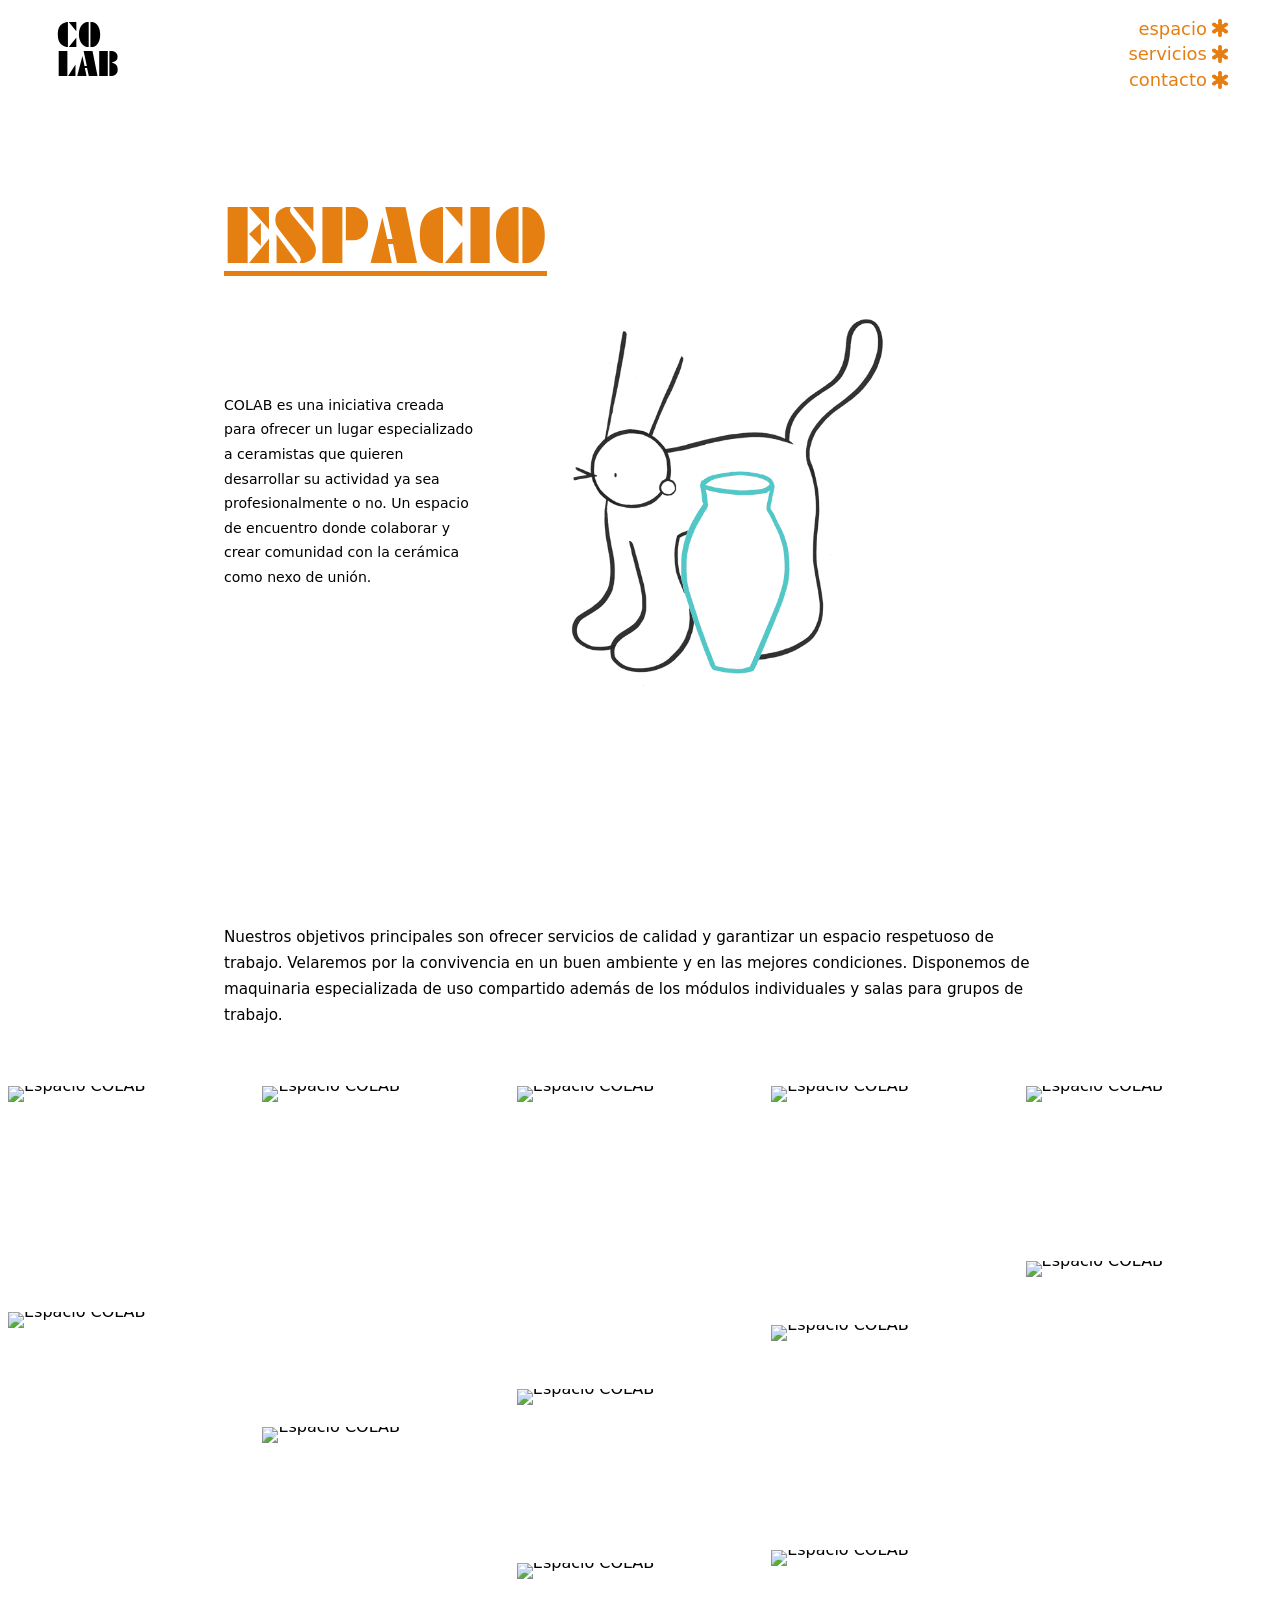
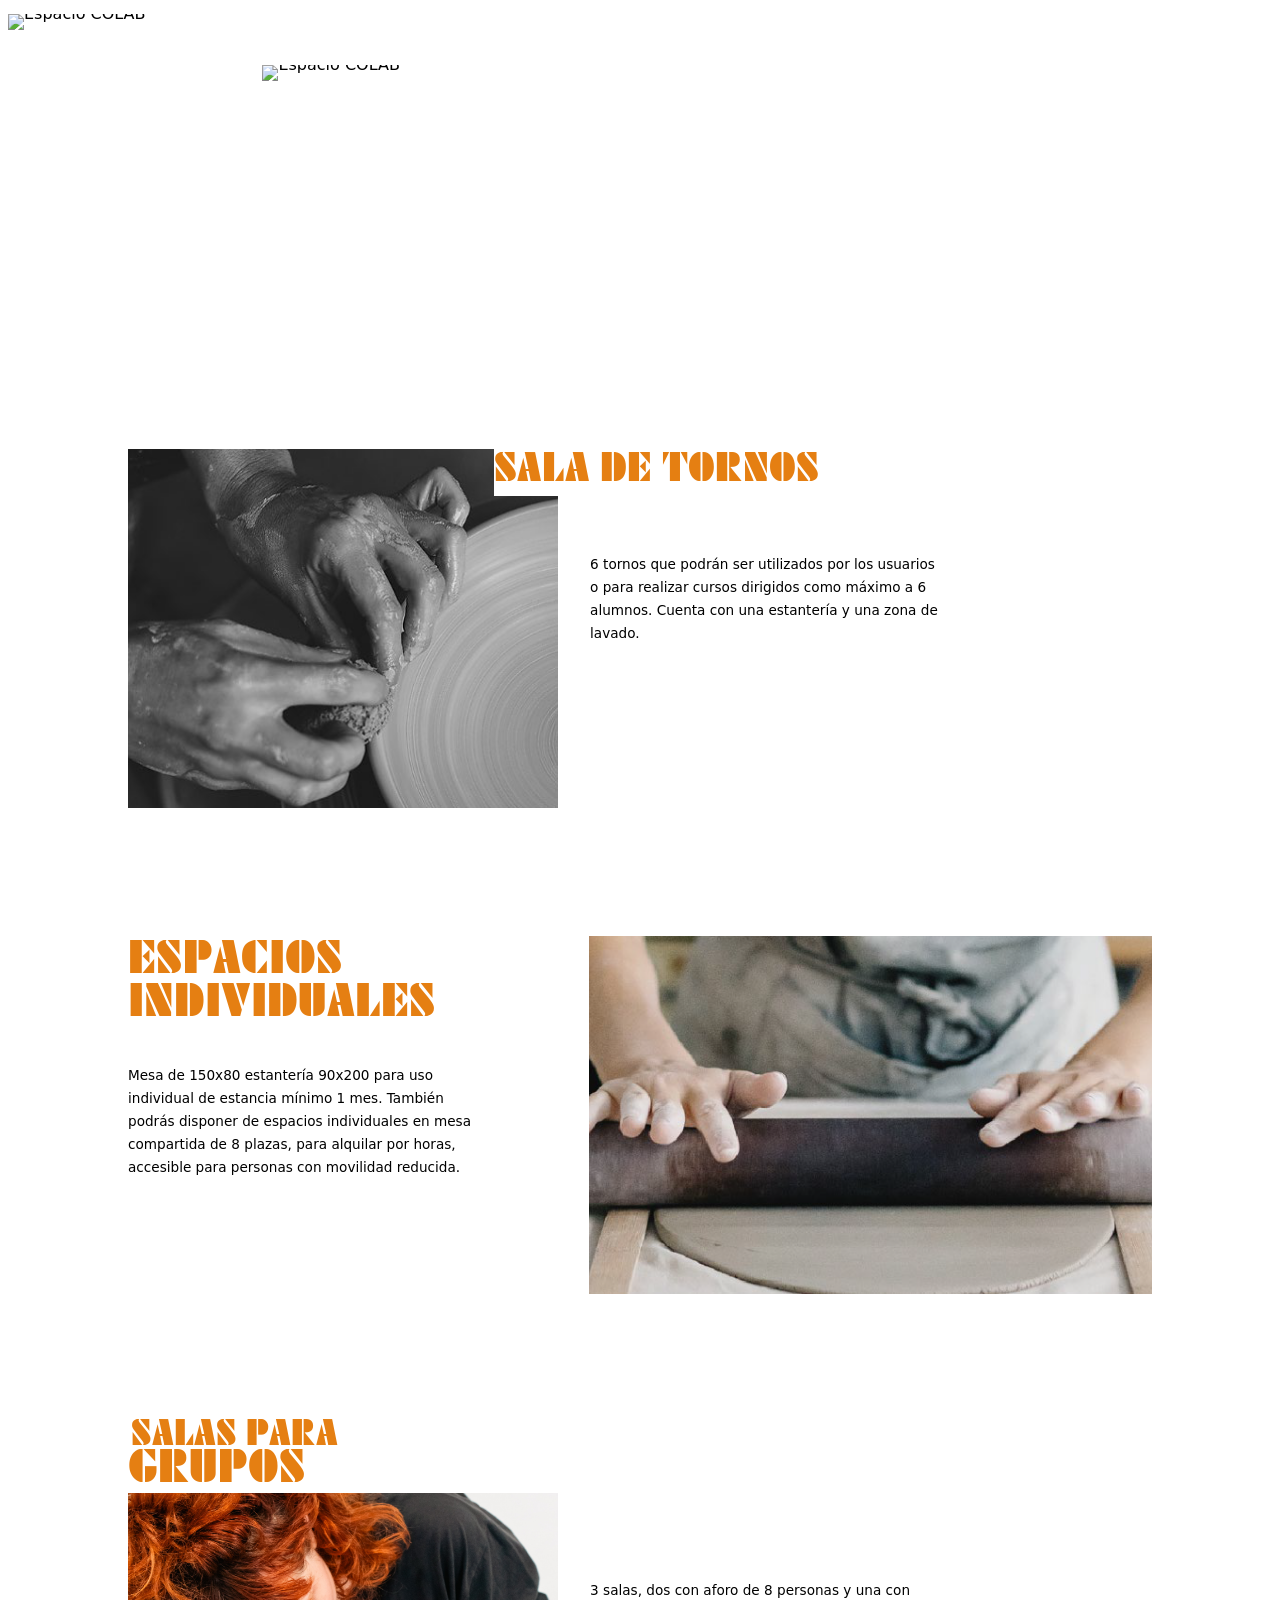
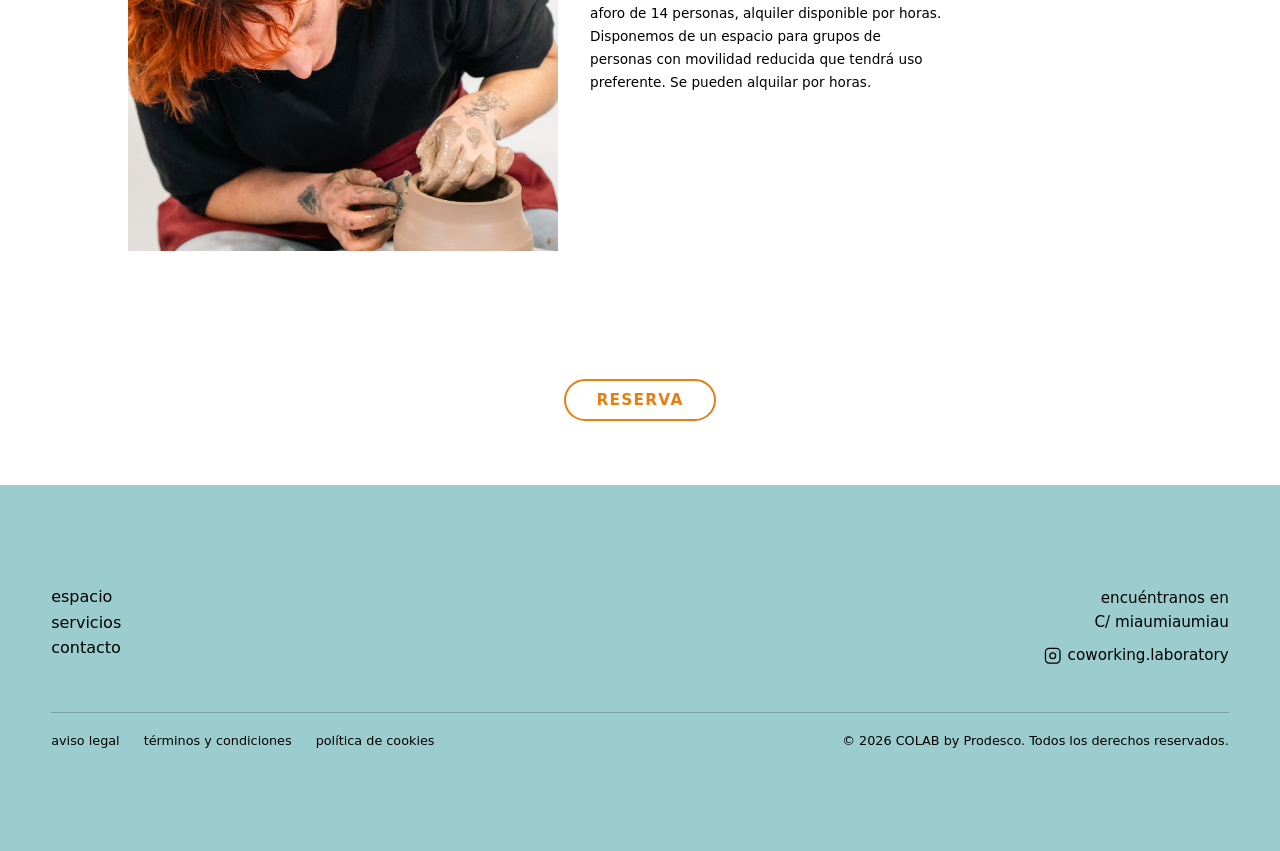
==== espacio.html @ 583b4a3e "nueva sección espacio: maquetado html, estilos dedicados y lightbox para galería de imágenes" ====
<!DOCTYPE html>
<html lang="es">
<head>
    <meta charset="UTF-8">
    <meta name="viewport" content="width=device-width, initial-scale=1.0">
    <meta name="description"
          content="COLAB — Espacio de coworking cerámico. Sala de tornos, espacios individuales y salas para grupos.">
    <link rel="stylesheet" href="estilos/styles.css">
    <link rel="stylesheet" href="estilos/espacio.css">
    <title>Espacio — COLAB</title>
</head>
<body>


<header class="esp-header">
    <a href="index.html" class="esp-logo" aria-label="COLAB — volver al inicio">
        <span class="esp-logo-co">CO</span>
        <span class="esp-logo-lab">LAB</span>
    </a>
    <nav class="main-nav" aria-label="Navegación principal">
        <a href="index.html#espacio">
            espacio
            <span class="icono-links" aria-hidden="true">
                <img class="icono-links-normal" src="multi/asterisconaranja.svg" alt="">
                <img class="icono-links-hover" src="multi/azul_def_asterisco.svg" alt="">
            </span>
        </a>
        <a href="index.html#servicios">
            servicios
            <span class="icono-links" aria-hidden="true">
                <img class="icono-links-normal" src="multi/asterisconaranja.svg" alt="">
                <img class="icono-links-hover" src="multi/azul_def_asterisco.svg" alt="">
            </span>
        </a>
        <a href="index.html#contacto">
            contacto
            <span class="icono-links" aria-hidden="true">
                <img class="icono-links-normal" src="multi/asterisconaranja.svg" alt="">
                <img class="icono-links-hover" src="multi/azul_def_asterisco.svg" alt="">
            </span>
        </a>
    </nav>
</header>


<main>

    <!-- HERO: título + fila texto/gato centrada en pantalla -->
    <section class="esp-hero">
        <div class="esp-contenedor">
            <div class="esp-hero-inner">
                <h1 class="esp-titulo">ESPACIO</h1>
                <div class="esp-hero-fila">
                    <p class="esp-hero-texto">
                        COLAB es una iniciativa creada para ofrecer un lugar especializado
                        a ceramistas que quieren desarrollar su actividad ya sea
                        profesionalmente o no. Un espacio de encuentro donde colaborar
                        y crear comunidad con la cerámica como nexo de unión.
                    </p>
                    <div class="esp-hero-ilus" aria-hidden="true">
                        <img src="multi/ILUS%20ESPACIO.svg" alt="">
                    </div>
                </div>
            </div><!-- /esp-hero-inner -->
        </div>
    </section>


    <!-- TEXTO INTRODUCTORIO: centrado en la página, arranca desde ~30% -->
    <section class="esp-intro">
        <div class="esp-contenedor">
            <p class="esp-intro-texto">
                Nuestros objetivos principales son ofrecer servicios de calidad
                y garantizar un espacio respetuoso de trabajo. Velaremos por la
                convivencia en un buen ambiente y en las mejores condiciones.
                Disponemos de maquinaria especializada de uso compartido además
                de los módulos individuales y salas para grupos de trabajo.
            </p>
        </div>
    </section>


    <!-- GALERÍA MASONRY: 5 columnas, gap blanco, hover azul, lightbox al clic -->
    <section class="esp-galeria" aria-label="Galería del espacio COLAB">
        <div class="gal-grid">
            <div class="gal-item"><img src="multi/espacio/galeria/1.png" alt="Espacio COLAB"></div>
            <div class="gal-item"><img src="multi/espacio/galeria/2.png" alt="Espacio COLAB"></div>
            <div class="gal-item"><img src="multi/espacio/galeria/3.png" alt="Espacio COLAB"></div>
            <div class="gal-item"><img src="multi/espacio/galeria/4.png" alt="Espacio COLAB"></div>
            <div class="gal-item"><img src="multi/espacio/galeria/5.png" alt="Espacio COLAB"></div>
            <div class="gal-item"><img src="multi/espacio/galeria/6.png" alt="Espacio COLAB"></div>
            <div class="gal-item"><img src="multi/espacio/galeria/7.png" alt="Espacio COLAB"></div>
            <div class="gal-item"><img src="multi/espacio/galeria/8.png" alt="Espacio COLAB"></div>
            <div class="gal-item"><img src="multi/espacio/galeria/9.png" alt="Espacio COLAB"></div>
            <div class="gal-item"><img src="multi/espacio/galeria/10.png" alt="Espacio COLAB"></div>
            <div class="gal-item"><img src="multi/espacio/galeria/11.png" alt="Espacio COLAB"></div>
            <div class="gal-item"><img src="multi/espacio/galeria/12.png" alt="Espacio COLAB"></div>
            <div class="gal-item"><img src="multi/espacio/galeria/13.png" alt="Espacio COLAB"></div>
            <div class="gal-item"><img src="multi/espacio/galeria/14.png" alt="Espacio COLAB"></div>
        </div>
    </section>


    <!-- SALA DE TORNOS: título en una sola línea, solapado sobre foto -->
    <section class="esp-sala" id="sala-tornos">
        <div class="esp-contenedor">
            <div class="esp-sala-grid">
                <div class="esp-sala-foto">
                    <img src="multi/espacio/sala_de_tornos.png" alt="Sala de tornos">
                </div>
                <div class="esp-sala-derecha">
                    <!-- Sin <br>: el CSS white-space:nowrap lo mantiene en una línea -->
                    <h2 class="esp-subtitulo">SALA DE TORNOS</h2>
                    <p>
                        6 tornos que podrán ser utilizados por los usuarios o para
                        realizar cursos dirigidos como máximo a 6 alumnos. Cuenta
                        con una estantería y una zona de lavado.
                    </p>
                </div>
            </div>
        </div>
    </section>


    <!-- ESPACIOS INDIVIDUALES: título+texto izq, foto der más ancha -->
    <section class="esp-sala esp-sala--derecha" id="espacios-individuales">
        <div class="esp-contenedor">
            <div class="esp-sala-grid">
                <div class="esp-sala-derecha">
                    <h2 class="esp-subtitulo">ESPACIOS<br>INDIVIDUALES</h2>
                    <p>
                        Mesa de 150x80 estantería 90x200 para uso individual de
                        estancia mínimo 1 mes. También podrás disponer de espacios
                        individuales en mesa compartida de 8 plazas, para alquilar
                        por horas, accesible para personas con movilidad reducida.
                    </p>
                </div>
                <div class="esp-sala-foto esp-sala-foto--borde">
                    <img src="multi/espacio/espacios_individuales.png" alt="Espacios individuales">
                </div>
            </div>
        </div>
    </section>


    <!-- SALAS PARA GRUPOS: título en cascada solapando esquina superior izquierda de la foto -->
    <section class="esp-sala" id="salas-grupos">
        <div class="esp-contenedor">
            <div class="esp-sala-grid">
                <div class="esp-sala-foto">
                    <!-- Título flotante sobre la esquina sup-izq de la foto -->
                    <h2 class="esp-subtitulo">
                        <span class="linea1">SALAS PARA</span>
                        <span class="linea2">GRUPOS</span>
                    </h2>
                    <img src="multi/DSC02772.JPG" alt="Salas para grupos">
                </div>
                <div class="esp-sala-derecha">
                    <p>
                        3 salas, dos con aforo de 8 personas y una con aforo de 14
                        personas, alquiler disponible por horas. Disponemos de un
                        espacio para grupos de personas con movilidad reducida que
                        tendrá uso preferente. Se pueden alquilar por horas.
                    </p>
                </div>
            </div>
        </div>
    </section>


    <div class="btn-reserva-wrap">
        <a href="#" class="btn-reserva">RESERVA</a>
    </div>

</main>


<footer id="contacto" class="section footer-top">
    <div class="footer-top-inner">
        <nav class="footer-nav" aria-label="Navegación footer">
            <a href="index.html#espacio">espacio</a>
            <a href="index.html#servicios">servicios</a>
            <a href="index.html#contacto">contacto</a>
        </nav>
        <div class="footer-contact">
            <p>encuéntranos en<br>C/ miaumiaumiau</p>
            <a href="https://instagram.com/coworking.laboratory"
               class="footer-instagram"
               target="_blank" rel="noopener noreferrer"
               aria-label="Instagram de COLAB">
                <svg viewBox="0 0 24 24" fill="none" stroke="currentColor"
                     stroke-width="1.75" stroke-linecap="round" stroke-linejoin="round"
                     aria-hidden="true">
                    <rect x="2" y="2" width="20" height="20" rx="5" ry="5"/>
                    <circle cx="12" cy="12" r="4"/>
                    <circle cx="17.5" cy="6.5" r="0.5" fill="currentColor" stroke="none"/>
                </svg>
                coworking.laboratory
            </a>
        </div>
    </div>
    <div class="footer-legal">
        <a href="#">aviso legal</a>
        <a href="#">términos y condiciones</a>
        <a href="#">política de cookies</a>
        <p class="footer-copyright">© <span class="year"></span> COLAB by Prodesco. Todos los derechos reservados.</p>
    </div>
</footer>

<script src="estilos/script.js"></script>
</body>
</html>
---- estilos/styles.css ----
/* *********************************************************
   VARIABLES
   Cambiar un valor aquí lo actualiza en toda la web.
   ********************************************************* */
:root {
    /* Colores principales */
    --c-naranja: #E57F12;
    --c-azul: #9CCDCE;
    --c-negro: #000000;
    --c-blanco: #ffffff;

    /* Tipografía */
    --font-base: system-ui, -apple-system, BlinkMacSystemFont, "Segoe UI", sans-serif;
    --font-display: "FutureBK", sans-serif;

    /* Espaciado de secciones
       clamp(mínimo, preferido, máximo)
       El valor preferido en vw hace que escale suavemente con la pantalla */
    --section-pad-v: clamp(4rem, 8vw, 9rem);
    --section-pad-h: clamp(1.5rem, 4vw, 6vw);

    /* Gap entre columnas dentro de las secciones */
    --section-gap: clamp(2rem, 5vw, 5rem);

    /* Punto de ruptura en el que las columnas se apilan.
       Cuando cada columna no puede tener 28rem de ancho, se apilan solas.
       Cambiar este valor ajusta cuándo ocurre el cambio de layout. */
    --col-break: 28rem;

    /* Transiciones */
    --trans: 0.35s ease;
    --trans-fast: 0.2s ease;
}


/* *********************************************************
   FUENTES
   ********************************************************* */
@font-face {
    font-family: "FutureBK";
    src: url(/estilos/fonts/Futurebk.ttf) format("truetype");
    font-weight: 400;
    font-style: normal;
    font-display: swap;
}


/* *********************************************************
   RESET / BASE
   ********************************************************* */
*, *::before, *::after {
    box-sizing: border-box;
    margin: 0;
    padding: 0;
}

html {
    scroll-behavior: smooth;
    font-size: 16px;
}

body {
    font-family: var(--font-base);
    color: var(--c-negro);
    background: var(--c-blanco);
    overflow-x: hidden;
    -webkit-font-smoothing: antialiased;
}

img {
    display: block;
    max-width: 100%;
    height: auto;
}

ul {
    list-style: none;
}

a {
    text-decoration: none;
    color: inherit;
}

button {
    font-family: inherit;
    cursor: pointer;
    border: none;
    background: none;
}


/* *********************************************************
   SCROLLBAR
   Funciona en Chrome/Edge/Safari. Firefox usa scrollbar-color.
   ********************************************************* */
::-webkit-scrollbar {
    width: 6px;
}

::-webkit-scrollbar-track {
    background: var(--c-blanco);
}

::-webkit-scrollbar-thumb {
    background: var(--c-naranja);
    border-radius: 99px;
}

::-webkit-scrollbar-thumb:hover {
    background: var(--c-azul);
}

/* * Firefox */
html {
    scrollbar-width: thin;
    scrollbar-color: var(--c-naranja) var(--c-blanco);
}

/* *********************************************************
   HERO
   ********************************************************* */

/* * Contenedor principal: ocupa toda la pantalla y centra el stage */
.hero {
    position: relative;
    width: 100%;
    min-height: 100vh;
    min-height: 100svh;
    background: var(--c-blanco);
    display: flex;
    align-items: center;
    justify-content: center;
    overflow: hidden;
}

/* * Stage: define el tamaño del conjunto texto + ilustraciones.
     aspect-ratio forzado al contenido visual real (no al viewBox completo)
     para que no haya espacio vacío arriba/abajo.
     Las ilustraciones sobresalen con overflow: visible. */
.hero-stage {
    width: min(90vw, calc(90vh * (1400 / 690)));
    aspect-ratio: 1400 / 690;
    position: relative;
    overflow: visible;
}

/* * SVG: ocupa todo el stage.
     height: 100% + position absolute para que no añada altura de layout.
     overflow: visible para que gato y hombre sobresalgan del stage. */
.hero-svg {
    display: block;
    width: 100%;
    height: 100%;
    position: absolute;
    top: 0;
    left: 0;
    overflow: visible;
}

/* * Las ilustraciones no capturan eventos del ratón */
.hero-svg image {
    pointer-events: none;
}

/* * Hover solo sobre el texto COLAB */
.hero-svg-text {
    transition: fill var(--trans);
    cursor: default;
    pointer-events: all;
}

.hero-svg-text:hover {
    fill: var(--c-naranja);
}


/* * Nav arriba derecha */
.main-nav {
    position: absolute;
    top: clamp(1.25rem, 2.5vw, 2.5rem);
    right: clamp(1rem, 2.5vw, 2.5rem);
    display: flex;
    flex-direction: column;
    align-items: flex-end;
    gap: 0.3rem;
    font-size: clamp(0.85rem, 1.4vw, 1.2rem);
    z-index: 20;
}

/* Nav del index: fixed, idéntico al esp-header de espacio.html
   esp-header: padding clamp(0.6rem,1.4vw,1.1rem) clamp(1.5rem,4vw,5vw)
   align-items:center en el flex parent centra verticalmente */
.hero .main-nav {
    position: fixed;
    top: 0;
    right: 0;
    /* Misma altura que esp-header */
    min-height: clamp(4rem, 7vw, 6.5rem);
    /* Mismo padding lateral que esp-header */
    padding-right: clamp(1.5rem, 4vw, 5vw);
    /* Padding vertical igual al esp-header para centrar igual */
    padding-top: clamp(0.6rem, 1.4vw, 1.1rem);
    padding-bottom: clamp(0.6rem, 1.4vw, 1.1rem);
    /* Centrar los enlaces en el eje vertical del contenedor */
    justify-content: center;
}

.main-nav a {
    display: inline-flex;
    align-items: center;
    gap: 0.25rem;
    color: var(--c-naranja);
    white-space: nowrap;
    transition: color var(--trans-fast);
}

.main-nav a:hover {
    color: var(--c-azul);
}

/* * Iconos asterisco del nav: naranja en reposo, azul en hover */
.icono-links {
    display: inline-flex;
    align-items: center;
}

.icono-links img,
.link-ver-mas-icono img {
    width: 1em;
    height: 1em;
}

.icono-links .icono-links-normal {
    display: inline-block;
}

.icono-links .icono-links-hover {
    display: none;
}

.main-nav a:hover .icono-links-normal {
    display: none;
}

.main-nav a:hover .icono-links-hover {
    display: inline-block;
}


/* *********************************************************
   SECCIONES — layout base compartido
   ********************************************************* */

/* * Padding vertical y horizontal que escala suavemente con la pantalla */
.section {
    padding: var(--section-pad-v) var(--section-pad-h);
}

/* * Contenedor interno: dos columnas en escritorio, una en móvil.
     flex-wrap hace que las columnas se apilen solas cuando no caben. */
.section-inner {
    max-width: 72rem;
    margin: 0 auto;
    display: flex;
    flex-wrap: wrap;
    gap: var(--section-gap);
    align-items: center;
    justify-content: center;
}

/* * Columna de texto: flex-basis var(--col-break) hace que en escritorio
     ocupe la mitad y en móvil ocupe todo el ancho automáticamente.
     min-width: 0 evita desbordamiento con contenido largo. */
.col-texto {
    flex: 1 1 var(--col-break);
    min-width: 0;
    display: flex;
    flex-direction: column;
    justify-content: center;
    cursor: default;
}

/* * Columna de imagen: mismo comportamiento que col-texto */
.col-imagen {
    flex: 1 1 var(--col-break);
    min-width: 0;
    display: flex;
    justify-content: center;
    align-items: center;
}

/* * Título naranja subrayado — escala entre móvil y escritorio */
.titulo-seccion {
    color: var(--c-naranja);
    font-size: clamp(2rem, 4.5vw, 4.5rem);
    font-weight: 600;
    text-transform: uppercase;
    text-decoration: underline;
    text-decoration-thickness: 0.15rem;
    text-underline-offset: 0.4rem;
    margin: 0 0 clamp(1rem, 2.5vw, 1.75rem);
    line-height: 1;
}

/* * Párrafos: mínimo legible en móvil, máximo cómodo en escritorio */
.col-texto p {
    margin: 0 0 clamp(0.6rem, 1.5vw, 1rem);
    line-height: 1.65;
    font-size: clamp(1rem, 1.15vw, 1.1rem);
}

/* * Enlace "ver más" con icono asterisco */
.link-ver-mas {
    display: inline-flex;
    align-items: center;
    gap: 0.3rem;
    margin-top: clamp(0.75rem, 2vw, 1.25rem);
    font-size: clamp(0.95rem, 1.1vw, 1.05rem);
}

.link-ver-mas a {
    color: inherit;
}

.link-ver-mas-texto {
    color: var(--c-naranja);
    transition: text-decoration var(--trans-fast);
}

.link-ver-mas-texto:hover {
    text-decoration: underline;
}


/* *********************************************************
   SECCION ESPACIO
   ********************************************************* */

/* * La ilustración escala con la pantalla sin deformarse */
.section-espacio .col-imagen img {
    width: 100%;
    max-width: clamp(18rem, 40vw, 34rem);
    height: auto;
    object-fit: contain;
}


/* *********************************************************
   SECCION SERVICIOS
   ********************************************************* */

/* * En escritorio: título izquierda y texto derecha a la misma altura */
.section-servicios .section-inner {
    align-items: stretch;
}

/* * Columna del título grande */
.col-titulo-grande {
    flex: 1 1 var(--col-break);
    min-width: 0;
    display: flex;
    align-items: center;
    justify-content: flex-start;
}

/* * En servicios el título puede ser más grande y no lleva margin-bottom */
.col-titulo-grande .titulo-seccion {
    margin: 0;
    font-size: clamp(2.5rem, 5.5vw, 5.5rem);
}


/* *********************************************************
   SECCION PROXIMAMENTE
   ********************************************************* */
.section-proximamente .section-inner {
    align-items: center;
}

/* * Columna del slider: espacio lateral para las flechas */
.proximamente-media {
    position: relative;
    display: flex;
    justify-content: center;
    align-items: center;
    padding: 0 clamp(2rem, 4vw, 3.5rem);
    flex: 1 1 var(--col-break);
    min-width: 0;
}

/* * El slider escala con la pantalla pero mantiene su proporción */
.proximamente-slider {
    position: relative;
    width: 100%;
    max-width: clamp(16rem, 38vw, 22rem);
    aspect-ratio: 320 / 380;
}

/* * Marcos naranjas: los offsets escalan para no sobresalir en móvil */
.slider-frame {
    position: absolute;
    inset: 0;
    border: 0.1875rem solid var(--c-naranja);
    background: transparent;
    z-index: 1;
}

.slider-frame--1 {
    transform: translate(clamp(0.4rem, 1vw, 0.75rem), clamp(0.4rem, 1vw, 0.75rem));
}

.slider-frame--2 {
    transform: translate(clamp(0.8rem, 2vw, 1.5rem), clamp(0.8rem, 2vw, 1.5rem));
}

/* * Track: contenedor de los slides */
.proximamente-track {
    position: absolute;
    inset: 0;
    z-index: 2;
    overflow: hidden;
    background: var(--c-blanco);
}

/* * Slide: inactivo por defecto, visible con --active */
.slide {
    position: absolute;
    inset: 0;
    opacity: 0;
    transform: translateX(1.5rem);
    transition: opacity 0.4s ease, transform 0.4s ease;
}

.slide--active {
    opacity: 1;
    transform: translateX(0);
}

.slide img {
    width: 100%;
    height: 100%;
    object-fit: cover;
}

/* * Flechas de navegación */
.proximamente-arrow {
    position: absolute;
    top: 50%;
    transform: translateY(-50%);
    font-size: clamp(1.25rem, 2.5vw, 2rem);
    line-height: 1;
    z-index: 10;
    padding: 0.25rem;
    color: var(--c-negro);
    transition: color var(--trans-fast);
}

.proximamente-arrow:hover {
    color: var(--c-naranja);
}

.proximamente-arrow-left {
    left: 0;
}

.proximamente-arrow-right {
    right: 0;
}

/* * Columna de texto */
.proximamente-content {
    flex: 1 1 var(--col-break);
    min-width: 0;
    display: flex;
    flex-direction: column;
    justify-content: center;
    align-items: flex-start;
    cursor: default;
}

.proximamente-content h2 {
    text-transform: lowercase;
    color: var(--c-naranja);
    font-size: clamp(1.75rem, 3.5vw, 3rem);
    font-weight: 700;
    margin: 0 0 clamp(0.75rem, 2vw, 1.25rem);
}

.proximamente-content p {
    max-width: 26rem;
    margin: 0 0 clamp(0.75rem, 2vw, 1.25rem);
    line-height: 1.65;
    font-size: clamp(1rem, 1.15vw, 1.1rem);
}

.proximamente-down-arrow {
    font-size: clamp(2rem, 4vw, 3.5rem);
    margin: 0 0 clamp(0.75rem, 2vw, 1.25rem);
    line-height: 1;
}

.proximamente-lista {
    font-size: clamp(0.95rem, 1.1vw, 1.05rem);
}

.proximamente-lista li {
    margin-bottom: 0.5rem;
}

.proximamente-lista a {
    color: var(--c-negro);
    text-decoration: underline;
}


/* *********************************************************
   BOTON RESERVA
   ********************************************************* */

/* * Wrapper para centrar el botón entre secciones */
.btn-reserva-wrap {
    display: flex;
    justify-content: center;
    padding: clamp(2.5rem, 5vw, 4rem) var(--section-pad-h);
}

/* * Pill naranja con borde, hover a azul.
     Dentro del .hero queda posicionado en la parte superior central.
     También se puede usar en cualquier otra sección. */

.btn-reserva {
    display: inline-flex;
    align-items: center;
    justify-content: center;
    padding: 0.65em 2em;
    border: 2px solid var(--c-naranja);
    border-radius: 99px;
    color: var(--c-naranja);
    font-family: var(--font-base);
    font-size: clamp(0.85rem, 1.2vw, 1rem);
    font-weight: 600;
    letter-spacing: 0.08em;
    text-transform: uppercase;
    white-space: nowrap;
    cursor: pointer;
    transition: color var(--trans), border-color var(--trans), background var(--trans);
    background: transparent;
    text-decoration: none;
}

.btn-reserva:hover {
    color: var(--c-azul);
    border-color: var(--c-azul);
    background: transparent;
}

/* *********************************************************
   FOOTER
   ********************************************************* */
.footer-top {
    background: var(--c-azul);
    color: var(--c-negro);
}

/* * Fila superior: nav izquierda, contacto derecha */
.footer-top-inner {
    display: flex;
    flex-wrap: wrap;
    justify-content: space-between;
    align-items: flex-start;
    gap: clamp(2rem, 5vw, 4rem);
    margin-bottom: clamp(2rem, 4vw, 3rem);
}

/* * Nav del footer en columna */
.footer-nav {
    display: flex;
    flex-direction: column;
    gap: 0.4rem;
    font-size: clamp(1rem, 1.2vw, 1.15rem);
}

.footer-nav a {
    color: var(--c-negro);
    text-transform: lowercase;
    transition: opacity var(--trans-fast);
}

.footer-nav a:hover {
    opacity: 0.65;
}

/* * Bloque de contacto: dirección + instagram */
.footer-contact {
    display: flex;
    flex-direction: column;
    align-items: flex-end;
    gap: 0.75rem;
}

.footer-contact p {
    margin: 0;
    font-size: clamp(0.95rem, 1.1vw, 1.1rem);
    line-height: 1.55;
    text-align: right;
}

/* * Fila de instagram con icono */
.footer-instagram {
    display: inline-flex;
    align-items: center;
    gap: 0.4rem;
    font-size: clamp(0.95rem, 1.1vw, 1.1rem);
    color: var(--c-negro);
    transition: opacity var(--trans-fast);
    text-decoration: none;
}

.footer-instagram:hover {
    opacity: 0.65;
}

.footer-instagram svg {
    width: 1.15em;
    height: 1.15em;
    flex-shrink: 0;
}

/* * Legal: links y copyright en línea con separador superior */
.footer-legal {
    display: flex;
    flex-wrap: wrap;
    gap: clamp(0.5rem, 2vw, 1.5rem);
    align-items: center;
    font-size: clamp(0.8rem, 1vw, 0.9rem);
    padding-top: clamp(0.75rem, 2vw, 1.25rem);
    border-top: 1px solid rgba(0, 0, 0, 0.2);
}

.footer-legal a {
    color: var(--c-negro);
    transition: opacity var(--trans-fast);
}

.footer-legal a:hover {
    opacity: 0.65;
}

/* * Copyright: empuja hacia la derecha en escritorio */
.footer-copyright {
    margin-left: auto;
}


/* *********************************************************
   RESPONSIVE
   ********************************************************* */

/* * Tablet (max 768px)
     Las columnas ya se apilan solas gracias a flex-wrap y --col-break.
     Solo ajustamos lo que no se adapta automáticamente. */
@media (max-width: 768px) {

    /* * Proximamente: slider debajo del texto */
    .section-proximamente .section-inner {
        flex-direction: column-reverse;
    }

    .proximamente-media,
    .proximamente-content {
        width: 100%;
    }

    .proximamente-media {
        justify-content: center;
    }

    /* * Slider más ancho en tablet porque ocupa toda la columna */
    .proximamente-slider {
        max-width: clamp(18rem, 55vw, 26rem);
    }

    /* * Contacto alineado a la izquierda en tablet */
    .footer-contact {
        align-items: flex-start;
    }

    .footer-contact p {
        text-align: left;
    }

    /* * Copyright en su propia línea */
    .footer-copyright {
        margin-left: 0;
        width: 100%;
    }
}

/* * Movil (max 480px) */
@media (max-width: 480px) {

    /* * Hero */
    .hero-stage {
        width: 95vw;
    }

    /* * Nav */
    .main-nav {
        font-size: clamp(0.75rem, 3.5vw, 0.9rem);
        top: 0.75rem;
        right: 0.75rem;
        gap: 0.2rem;
    }

    .icono-links img,
    .link-ver-mas-icono img {
        width: 0.8em;
        height: 0.8em;
    }

    /* * Slider casi todo el ancho en móvil */
    .proximamente-slider {
        max-width: 80vw;
    }

    /* * Footer legal en columna */
    .footer-legal {
        flex-direction: column;
        align-items: flex-start;
        gap: 0.4rem;
    }

    .footer-copyright {
        margin-left: 0;
    }

    .footer-contact {
        align-items: flex-start;
    }

    .footer-contact p {
        text-align: left;
    }
}

/* * Movil muy pequeño (max 360px) */
@media (max-width: 360px) {
    .hero-stage {
        width: 97vw;
    }
}
---- estilos/espacio.css ----
/* *********************************************************
   ESPACIO.CSS
   ********************************************************* */


/* =========================================================
   HEADER FIJO
   En reposo (top de página): fondo totalmente transparente.
   Al hacer scroll (.scrolled via JS): fondo transparente igual,
   pero el logo conserva siempre su cuadradito blanco.
   El nav se desvanece suavemente al hacer scroll.
   ========================================================= */
.esp-header {
    position: fixed;
    top: 0;
    left: 0;
    right: 0;
    z-index: 100;
    background: transparent;
    display: flex;
    align-items: center;
    justify-content: space-between;
    padding: clamp(0.6rem, 1.4vw, 1.1rem) clamp(1.5rem, 4vw, 5vw);
    transition: background 0.4s ease;
}

/* Logo CO / LAB apilado en dos líneas, siempre con fondo blanco */
.esp-logo {
    display: inline-block;
    line-height: 1;
    text-decoration: none;
    color: var(--c-negro);
    user-select: none;
    background: var(--c-blanco);
    padding: 0.3em 0.35em;
}

.esp-logo-co,
.esp-logo-lab {
    display: block;
    font-family: var(--font-display);
    font-size: clamp(1.4rem, 2.4vw, 2rem);
    font-weight: 700;
    letter-spacing: 0.01em;
    line-height: 1;
}

.esp-logo-co {
    margin-bottom: -0.06em;
}

/* El nav en el header usa position static (no absolute) */
.esp-header .main-nav {
    position: static;
    top: auto;
    right: auto;
    /* Visible por defecto, se desvanece al hacer scroll */
    opacity: 1;
    pointer-events: auto;
    transition: opacity 0.4s ease;
}

/* Clase .scrolled añadida por JS cuando el usuario baja */
.esp-header.scrolled .main-nav {
    opacity: 0;
    pointer-events: none;
}

/* El hero ocupa toda la pantalla y absorbe el alto del header.
   El resto de secciones no necesitan compensación extra. */
main {
    padding-top: 0;
}


/* =========================================================
   CONTENEDOR CENTRAL
   ========================================================= */
.esp-contenedor {
    max-width: 72rem;
    margin: 0 auto;
    padding: 0 clamp(2rem, 5vw, 7vw);
}


/* =========================================================
   HERO — título + fila texto / ilustración
   ========================================================= */
.esp-hero {
    height: 100svh;
    display: flex;
    align-items: center;
    justify-content: center;
    /* Padding-top = alto del header para compensar la barra fija.
       Padding-bottom igual para que el centrado sea simétrico. */
    padding-top: clamp(4rem, 7vw, 6.5rem);
    padding-bottom: clamp(4rem, 7vw, 6.5rem);
    box-sizing: border-box;
}

/* El contenedor ocupa el ancho disponible y se centra solo
   gracias al margin:auto del .esp-contenedor base */
.esp-hero .esp-contenedor {
    width: 100%;
}

/* Bloque interior: título + fila — centrado horizontalmente
   dentro del contenedor con un ancho máximo propio */
.esp-hero-inner {
    max-width: 52rem;
    margin: 0 auto;
}

/* Título naranja subrayado, tipografía display grande */
.esp-titulo {
    font-family: var(--font-display);
    font-size: clamp(2.5rem, 5.5vw, 5.5rem);
    font-weight: 400;
    line-height: 1;
    color: var(--c-naranja);
    text-decoration: underline;
    text-decoration-thickness: 0.07em;
    text-underline-offset: 0.12em;
    margin: 0 0 clamp(0.5rem, 1vw, 0.75rem);
}

/* Fila horizontal: texto izq (≈30 %) | ilustración der (resto) */
.esp-hero-fila {
    display: flex;
    flex-wrap: nowrap;
    align-items: center;
    gap: 0 clamp(0.5rem, 2vw, 2.5rem);
}

.esp-hero-texto {
    flex: 0 0 30%;
    min-width: 0;
    font-size: clamp(0.85rem, 1.1vw, 1.05rem);
    line-height: 1.75;
}

.esp-hero-ilus {
    flex: 1 1 0;
    min-width: 0;
    display: flex;
    align-items: center;
    /*justify-content: center;*/
}

.esp-hero-ilus img {
    width: 100%;
    max-width: 28rem;
    height: auto;
}


/* =========================================================
   TEXTO INTRODUCTORIO
   Arranca desde ~30% del contenedor
   ========================================================= */
.esp-intro {
    padding-top: clamp(0.5rem, 2vw, 1.5rem);
    padding-bottom: clamp(2rem, 4.5vw, 5rem);
}

.esp-intro-texto {
    margin: 0 auto;
    max-width: 52rem;
    font-size: clamp(0.95rem, 1.15vw, 1.1rem);
    line-height: 1.72;
}


/* =========================================================
   GALERÍA MASONRY — 5 columnas, hover azul, lightbox
   ========================================================= */
.esp-galeria {
    overflow: hidden;
    margin-bottom: clamp(3.5rem, 7vw, 8rem);
}

.gal-grid {
    columns: 5;
    column-gap: 8px;
    padding: 0 8px;
}

.gal-item {
    break-inside: avoid;
    overflow: hidden;
    line-height: 0;
    margin-bottom: 8px;
    position: relative;
    cursor: pointer;
}

/* Alturas variables por posición para efecto masonry */
.gal-item:nth-child(5n + 1) img {
    height: clamp(11rem, 17vw, 16rem);
}

.gal-item:nth-child(5n + 2) img {
    height: clamp(15rem, 23vw, 21rem);
}

.gal-item:nth-child(5n + 3) img {
    height: clamp(9rem, 13vw, 12rem);
}

.gal-item:nth-child(5n + 4) img {
    height: clamp(17rem, 26vw, 24rem);
}

.gal-item:nth-child(5n) img {
    height: clamp(12rem, 18vw, 17rem);
}

.gal-item img {
    width: 100%;
    object-fit: cover;
    display: block;
    transition: filter 0.3s ease;
}

/* Overlay azul en hover */
.gal-item::after {
    content: '';
    position: absolute;
    inset: 0;
    background: var(--c-azul);
    opacity: 0;
    transition: opacity 0.3s ease;
    pointer-events: none;
}

.gal-item:hover::after {
    opacity: 0.42;
}


/* =========================================================
   LIGHTBOX
   ========================================================= */
.gal-lightbox {
    position: fixed;
    inset: 0;
    z-index: 9999;
    background: rgba(0, 0, 0, 0.84);
    display: flex;
    align-items: center;
    justify-content: center;
    padding: 2rem;
    animation: lb-fadein 0.22s ease forwards;
}

@keyframes lb-fadein {
    from {
        opacity: 0;
    }
    to {
        opacity: 1;
    }
}

.gal-lightbox-inner {
    position: relative;
    display: flex;
    align-items: center;
    justify-content: center;
    max-width: min(88vw, 68rem);
    width: 100%;
}

.gal-lightbox img {
    max-width: 100%;
    max-height: 84vh;
    object-fit: contain;
    display: block;
    border-radius: 2px;
    transition: opacity 0.28s ease, transform 0.28s ease;
}

.gal-lightbox img.lb-exit-left {
    opacity: 0;
    transform: translateX(-36px);
}

.gal-lightbox img.lb-exit-right {
    opacity: 0;
    transform: translateX(36px);
}

.gal-lightbox img.lb-enter {
    opacity: 0;
}

.gal-lb-close {
    position: fixed;
    top: 1.25rem;
    right: 1.5rem;
    background: none;
    border: none;
    color: #fff;
    font-size: 2rem;
    line-height: 1;
    cursor: pointer;
    padding: 0.25rem 0.5rem;
    transition: color 0.2s;
    z-index: 10000;
}

.gal-lb-close:hover {
    color: var(--c-azul);
}

.gal-lb-arrow {
    position: absolute;
    top: 50%;
    transform: translateY(-50%);
    background: none;
    border: none;
    color: #fff;
    font-size: clamp(1.4rem, 2.5vw, 2rem);
    line-height: 1;
    cursor: pointer;
    padding: 0.5rem 0.75rem;
    z-index: 2;
    transition: color 0.2s;
    user-select: none;
}

.gal-lb-arrow:hover {
    color: var(--c-azul);
}

.gal-lb-prev {
    left: -3.5rem;
}

.gal-lb-next {
    right: -3.5rem;
}

.gal-lb-counter {
    position: fixed;
    bottom: 1.25rem;
    left: 50%;
    transform: translateX(-50%);
    color: rgba(255, 255, 255, 0.55);
    font-size: 0.82rem;
    letter-spacing: 0.06em;
    white-space: nowrap;
    z-index: 10000;
}


/* =========================================================
   SECCIONES DE SALA — estructura general
   Grid 42fr / 58fr. El título se solapa sobre la foto
   mediante margin-left negativo + fondo blanco.
   ========================================================= */
.esp-sala {
    padding: clamp(2.5rem, 5vw, 7rem) 0;
}

.esp-sala-grid {
    display: grid;
    grid-template-columns: 42fr 58fr;
    align-items: start;
    gap: 0;
}

.esp-sala-foto img {
    width: 100%;
    height: clamp(16rem, 28vw, 26rem);
    object-fit: cover;
    display: block;
}

/* Columna derecha: contiene título solapado + texto */
.esp-sala-derecha {
    display: flex;
    flex-direction: column;
    align-items: flex-start;
    padding-left: clamp(1rem, 2.5vw, 3rem);
}

/* Título solapado: fondo blanco + desplazamiento negativo
   para que entre visualmente sobre la foto */
.esp-subtitulo {
    font-family: var(--font-display);
    font-size: clamp(1.6rem, 3.2vw, 3.5rem);
    font-weight: 400;
    line-height: 1.05;
    color: var(--c-naranja);
    background: var(--c-blanco);
    margin-left: clamp(-6rem, -10vw, -12rem);
    padding: 0.12em 0.6em 0.12em 0;
    display: inline-block;
    margin-bottom: 0;
}

.esp-sala-derecha p {
    font-size: clamp(0.85rem, 1.05vw, 1rem);
    line-height: 1.7;
    max-width: 22rem;
    margin-top: clamp(1.5rem, 4.5vw, 6rem);
    color: var(--c-negro);
}


/* =========================================================
   SALA DE TORNOS — título en una sola línea
   ========================================================= */
#sala-tornos .esp-subtitulo {
    white-space: nowrap;
    font-size: clamp(1rem, 2.8vw, 3.2rem);
}


/* =========================================================
   ESPACIOS INDIVIDUALES
   Columnas invertidas: texto izq (45%) | foto der (55%)
   La foto se extiende hasta el borde derecho del viewport.
   Sin solapado de título.
   ========================================================= */
.esp-sala--derecha .esp-sala-grid {
    grid-template-columns: 45fr 55fr;
}

/* La columna de texto va primero (order -1) */
.esp-sala--derecha .esp-sala-derecha {
    order: -1;
    padding-left: 0;
    padding-right: clamp(1rem, 2.5vw, 3rem);
}

/* Sin solapado: el título va en su sitio, sin fondo especial */
.esp-sala--derecha .esp-subtitulo {
    margin-left: 0;
    padding-left: 0;
    background: transparent;
    white-space: normal;
}

.esp-sala--derecha .esp-sala-derecha p {
    margin-top: clamp(1rem, 2.5vw, 2.5rem);
}

/* Foto que se extiende más allá del contenedor hacia la derecha */
.esp-sala-foto--borde {
    overflow: hidden;
}

.esp-sala-foto--borde img {
    width: calc(100% + clamp(2rem, 5vw, 7vw));
    height: clamp(16rem, 28vw, 26rem);
    object-fit: cover;
    display: block;
}


/* =========================================================
   SALAS PARA GRUPOS
   Efecto cascada: el título flota sobre la esquina
   superior izquierda de la foto, igual que las otras salas
   pero en espejo (el solapado entra por la izquierda).
   ========================================================= */
#salas-grupos .esp-sala-grid {
    grid-template-columns: 42fr 58fr;
    align-items: center;
}

/* Wrapper de la foto: position relative para anclar el título */
#salas-grupos .esp-sala-foto {
    position: relative;
    padding-top: clamp(3rem, 5.5vw, 5.5rem);
}

/* Título absoluto en la esquina sup-izq, sobre la foto */
#salas-grupos .esp-subtitulo {
    position: absolute;
    top: 0;
    left: 0;
    margin-left: 0;
    background: transparent;
    white-space: normal;
    padding: 0;
    display: flex;
    flex-direction: column;
    align-items: flex-start;
    line-height: 1.0;
    z-index: 2;
    font-size: clamp(1.6rem, 3.2vw, 3.5rem);
}

/* Primera línea: "SALAS PARA" — ligeramente más pequeña */
#salas-grupos .esp-subtitulo .linea1 {
    display: block;
    font-family: var(--font-display);
    font-size: 0.78em;
    color: var(--c-naranja);
    padding-left: 0.1em;
}

/* Segunda línea: "GRUPOS" — más grande, fondo blanco tapa la foto */
#salas-grupos .esp-subtitulo .linea2 {
    display: block;
    font-family: var(--font-display);
    font-size: 1em;
    color: var(--c-naranja);
    background: var(--c-blanco);
    padding-right: 0.3em;
    position: relative;
    top: -0.05em;
}

#salas-grupos .esp-sala-foto img {
    width: 100%;
    height: clamp(16rem, 28vw, 26rem);
    display: block;
    object-fit: cover;
}

#salas-grupos .esp-sala-derecha {
    padding-left: clamp(1rem, 2.5vw, 3rem);
    padding-top: 0;
    align-items: flex-start;
    justify-content: center;
}

#salas-grupos .esp-sala-derecha p {
    margin-top: 0;
    max-width: 22rem;
}


/* =========================================================
   RESPONSIVE
   ========================================================= */

@media (max-width: 900px) {
    .gal-grid {
        columns: 3;
    }

    .gal-lb-prev {
        left: -2rem;
    }

    .gal-lb-next {
        right: -2rem;
    }
}

@media (max-width: 768px) {
    /* Todas las salas pasan a 1 columna */
    .esp-sala-grid,
    .esp-sala--derecha .esp-sala-grid,
    #salas-grupos .esp-sala-grid {
        grid-template-columns: 1fr;
    }

    .esp-sala--derecha .esp-sala-derecha {
        order: 0;
        padding-right: 0;
    }

    .esp-sala-derecha {
        padding-left: 0;
    }

    .esp-sala-foto img,
    .esp-sala-foto--borde img {
        width: 100%;
        height: clamp(14rem, 52vw, 24rem);
    }

    .esp-sala-foto--borde {
        overflow: visible;
    }

    /* Títulos sin solapado en móvil */
    .esp-subtitulo,
    #sala-tornos .esp-subtitulo,
    #salas-grupos .esp-subtitulo {
        margin-left: 0;
        padding-left: 0;
        background: transparent;
        white-space: normal;
        font-size: clamp(1.4rem, 5.5vw, 2.5rem);
    }

    /* Forzar texto arriba de la foto en SALA DE TORNOS en móvil */
    #sala-tornos .esp-sala-derecha {
        order: -1;
    }

    /* SALAS PARA GRUPOS: vuelve a layout simple en móvil */
    #salas-grupos .esp-sala-grid {
        grid-template-columns: 1fr;
    }

    #salas-grupos .esp-sala-foto {
        position: static;
        padding-top: 0;
    }

    #salas-grupos .esp-subtitulo {
        position: static;
        display: block;
        margin-bottom: 0.5rem;
    }

    #salas-grupos .esp-subtitulo .linea1,
    #salas-grupos .esp-subtitulo .linea2 {
        display: inline;
        background: transparent;
        padding-right: 0;
        top: 0;
        font-size: inherit;
        padding-left: 0;
    }

    #salas-grupos .esp-sala-derecha {
        padding-left: 0;
    }

    #salas-grupos .esp-sala-derecha p {
        max-width: 100%;
    }

    .esp-sala-derecha p,
    .esp-sala--derecha .esp-sala-derecha p,
    #salas-grupos .esp-sala-derecha p {
        margin-top: 0.75rem;
        max-width: 100%;
    }

    #salas-grupos .esp-sala-derecha {
        padding-left: 0;
    }

    .esp-intro-texto {
        margin-left: 0;
        max-width: 100%;
    }

    .gal-lb-prev {
        left: 0.25rem;
    }

    .gal-lb-next {
        right: 0.25rem;
    }
}

@media (max-width: 680px) {
    .esp-hero-fila {
        flex-wrap: wrap;
        gap: 1.5rem 0;
    }

    .esp-hero-texto {
        flex: 1 1 100%;
    }

    .esp-hero-ilus {
        flex: 1 1 100%;
        justify-content: center;
    }

    .esp-hero-ilus img {
        max-width: 22rem;
    }

    .esp-hero {
        padding: 2.5rem 0;
    }
}

@media (max-width: 480px) {
    .esp-header {
        padding: 0.5rem 1rem;
    }

    .esp-logo-co, .esp-logo-lab {
        font-size: 1.25rem;
    }

    .gal-grid {
        columns: 2;
    }
}
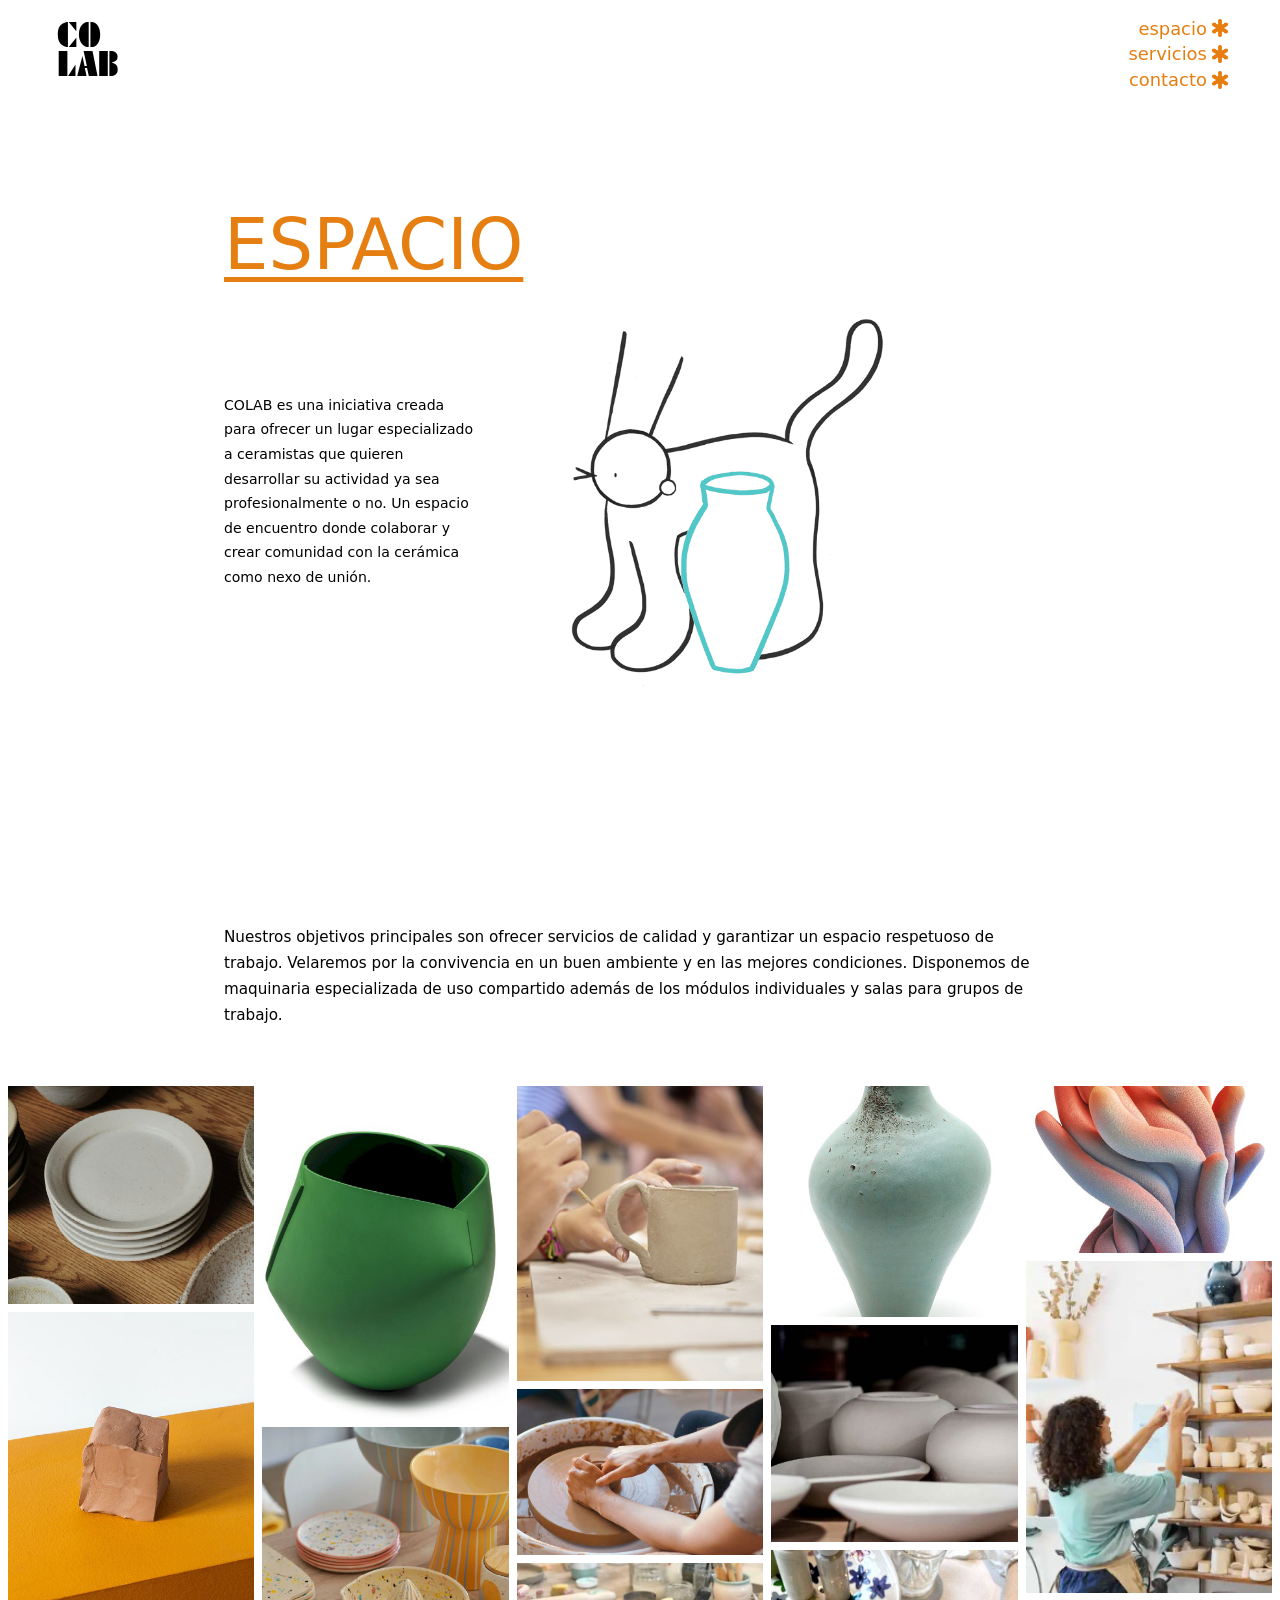
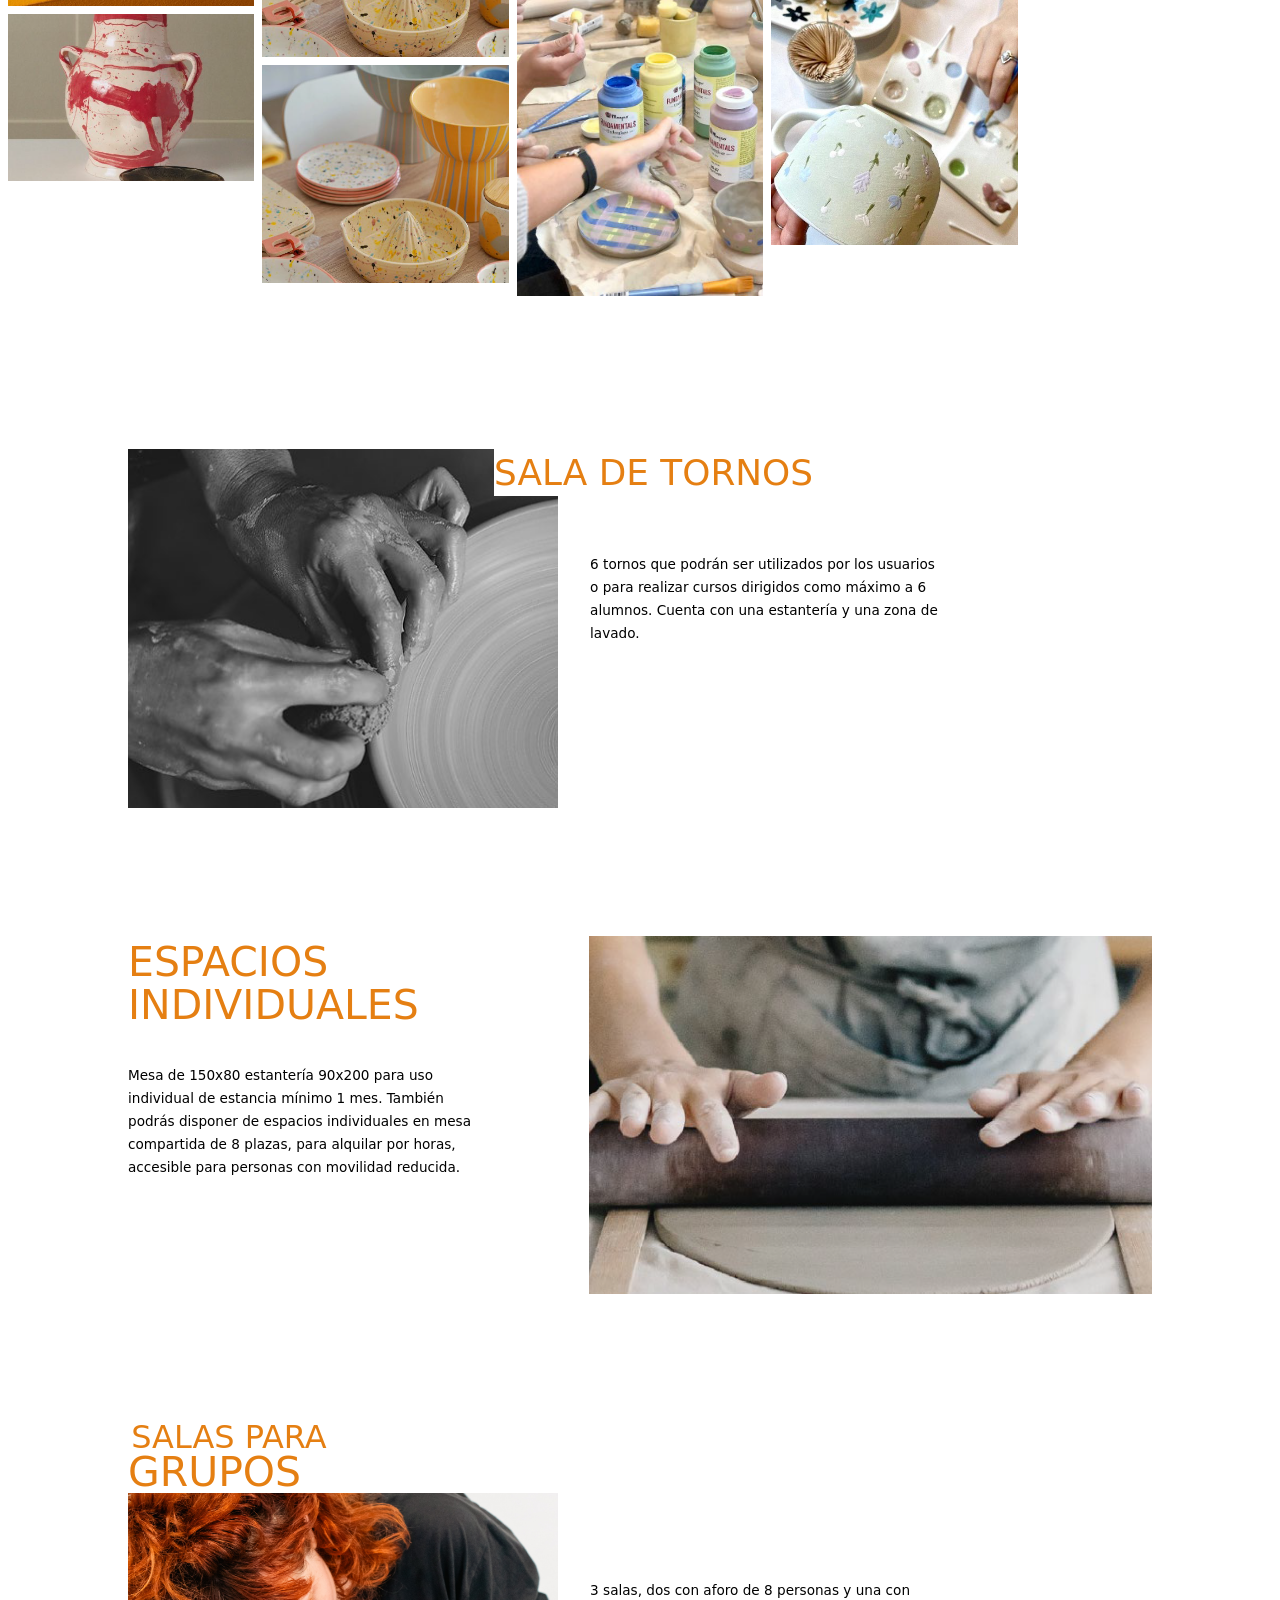
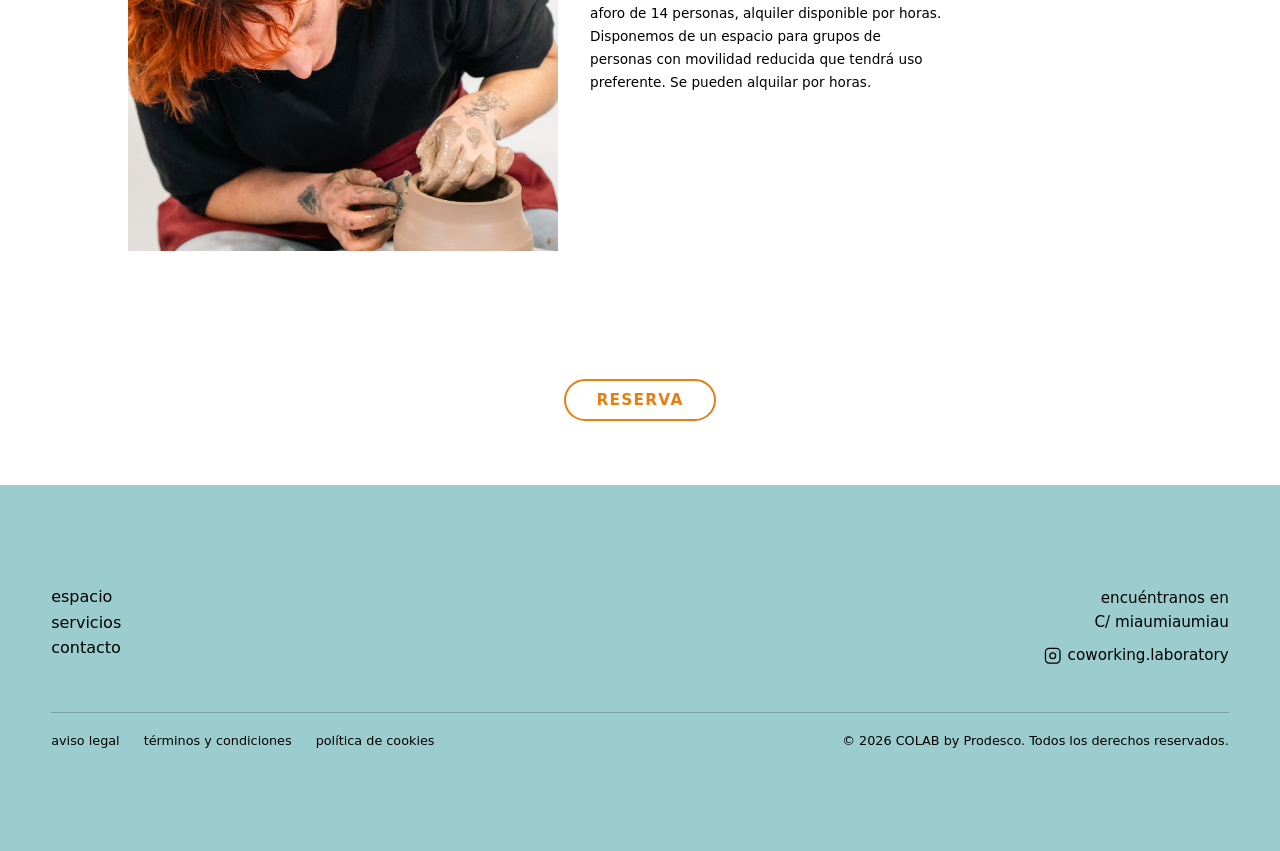
==== commit 0df450a6: "añade sección de contacto: nueva página contacto.html, estilos dedicados y enlaces actualizados en n" ====
--- a/espacio.html
+++ b/espacio.html
@@ -5,6 +5,7 @@
     <meta name="viewport" content="width=device-width, initial-scale=1.0">
     <meta name="description"
           content="COLAB — Espacio de coworking cerámico. Sala de tornos, espacios individuales y salas para grupos.">
+    <link rel="preload" href="./estilos/fonts/Futurebk.ttf" as="font" type="font/ttf" crossorigin>
     <link rel="stylesheet" href="estilos/styles.css">
     <link rel="stylesheet" href="estilos/espacio.css">
     <title>Espacio — COLAB</title>
@@ -32,7 +33,7 @@
                 <img class="icono-links-hover" src="multi/azul_def_asterisco.svg" alt="">
             </span>
         </a>
-        <a href="index.html#contacto">
+        <a href="contacto.html">
             contacto
             <span class="icono-links" aria-hidden="true">
                 <img class="icono-links-normal" src="multi/asterisconaranja.svg" alt="">
@@ -178,9 +179,9 @@
 <footer id="contacto" class="section footer-top">
     <div class="footer-top-inner">
         <nav class="footer-nav" aria-label="Navegación footer">
-            <a href="index.html#espacio">espacio</a>
+            <a href="espacio.html">espacio</a>
             <a href="index.html#servicios">servicios</a>
-            <a href="index.html#contacto">contacto</a>
+            <a href="contacto.html">contacto</a>
         </nav>
         <div class="footer-contact">
             <p>encuéntranos en<br>C/ miaumiaumiau</p>
--- a/estilos/styles.css
+++ b/estilos/styles.css
@@ -38,7 +38,7 @@
    ********************************************************* */
 @font-face {
     font-family: "FutureBK";
-    src: url(/estilos/fonts/Futurebk.ttf) format("truetype");
+    src: url("fonts/Futurebk.ttf") format("truetype");
     font-weight: 400;
     font-style: normal;
     font-display: swap;
--- a/estilos/espacio.css
+++ b/estilos/espacio.css
@@ -113,7 +113,7 @@
 
 /* Título naranja subrayado, tipografía display grande */
 .esp-titulo {
-    font-family: var(--font-display);
+    /*font-family: var(--font-display);*/
     font-size: clamp(2.5rem, 5.5vw, 5.5rem);
     font-weight: 400;
     line-height: 1;
@@ -388,7 +388,7 @@
 /* Título solapado: fondo blanco + desplazamiento negativo
    para que entre visualmente sobre la foto */
 .esp-subtitulo {
-    font-family: var(--font-display);
+    /*font-family: var(--font-display);*/
     font-size: clamp(1.6rem, 3.2vw, 3.5rem);
     font-weight: 400;
     line-height: 1.05;
@@ -497,7 +497,7 @@
 /* Primera línea: "SALAS PARA" — ligeramente más pequeña */
 #salas-grupos .esp-subtitulo .linea1 {
     display: block;
-    font-family: var(--font-display);
+    /*font-family: var(--font-display);*/
     font-size: 0.78em;
     color: var(--c-naranja);
     padding-left: 0.1em;
@@ -506,7 +506,7 @@
 /* Segunda línea: "GRUPOS" — más grande, fondo blanco tapa la foto */
 #salas-grupos .esp-subtitulo .linea2 {
     display: block;
-    font-family: var(--font-display);
+    /*font-family: var(--font-display);*/
     font-size: 1em;
     color: var(--c-naranja);
     background: var(--c-blanco);
